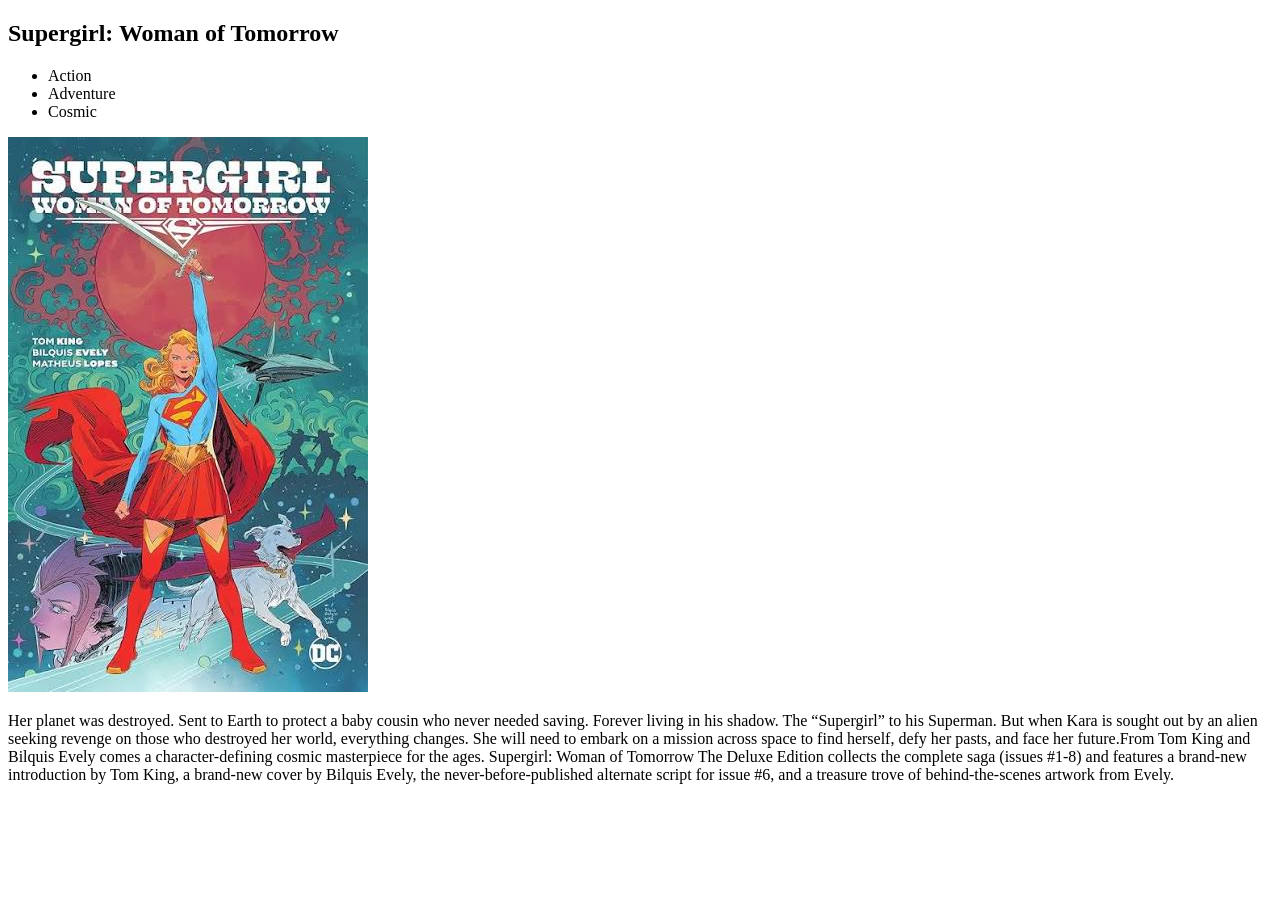
==== book-page.html @ 226d4c15 "Created an HTML for book page and created an assets folder for images" ====
<!DOCTYPE html>
<html lang="en">

<head>
    <meta charset="UTF-8">
    <meta name="viewport" content="width=device-width, initial-scale=1.0">
    <title>Book Page</title>
</head>

<body>
    <section class="bookInfo">
        <header>
            <h1>Supergirl: Woman of Tomorrow</h1>
            <ul>
                <li>Action</li>
                <li>Adventure</li>
                <li>Cosmic</li>
            </ul>
        </header>
        <img src="./assets/supergirl.jpeg" alt="Supergirl Cover">


    </section>




    <section class="bookSummary">
        <div>
            <p> Her planet was destroyed. Sent to Earth to protect a baby cousin who never needed saving. Forever living
                in his shadow. The “Supergirl” to his Superman. But when Kara is sought out by an alien seeking revenge
                on those who destroyed her world, everything changes. She will need to embark on a mission across space
                to find herself, defy her pasts, and face her future.From Tom King and Bilquis Evely comes a
                character-defining cosmic masterpiece for the ages. Supergirl: Woman of Tomorrow The Deluxe Edition
                collects the complete saga (issues #1-8) and features a brand-new introduction by Tom King, a brand-new
                cover by Bilquis Evely, the never-before-published alternate script for issue #6, and a treasure trove
                of behind-the-scenes artwork from Evely.</p>
        </div>
    </section>


    <section class=""></section>
</body>

</html>
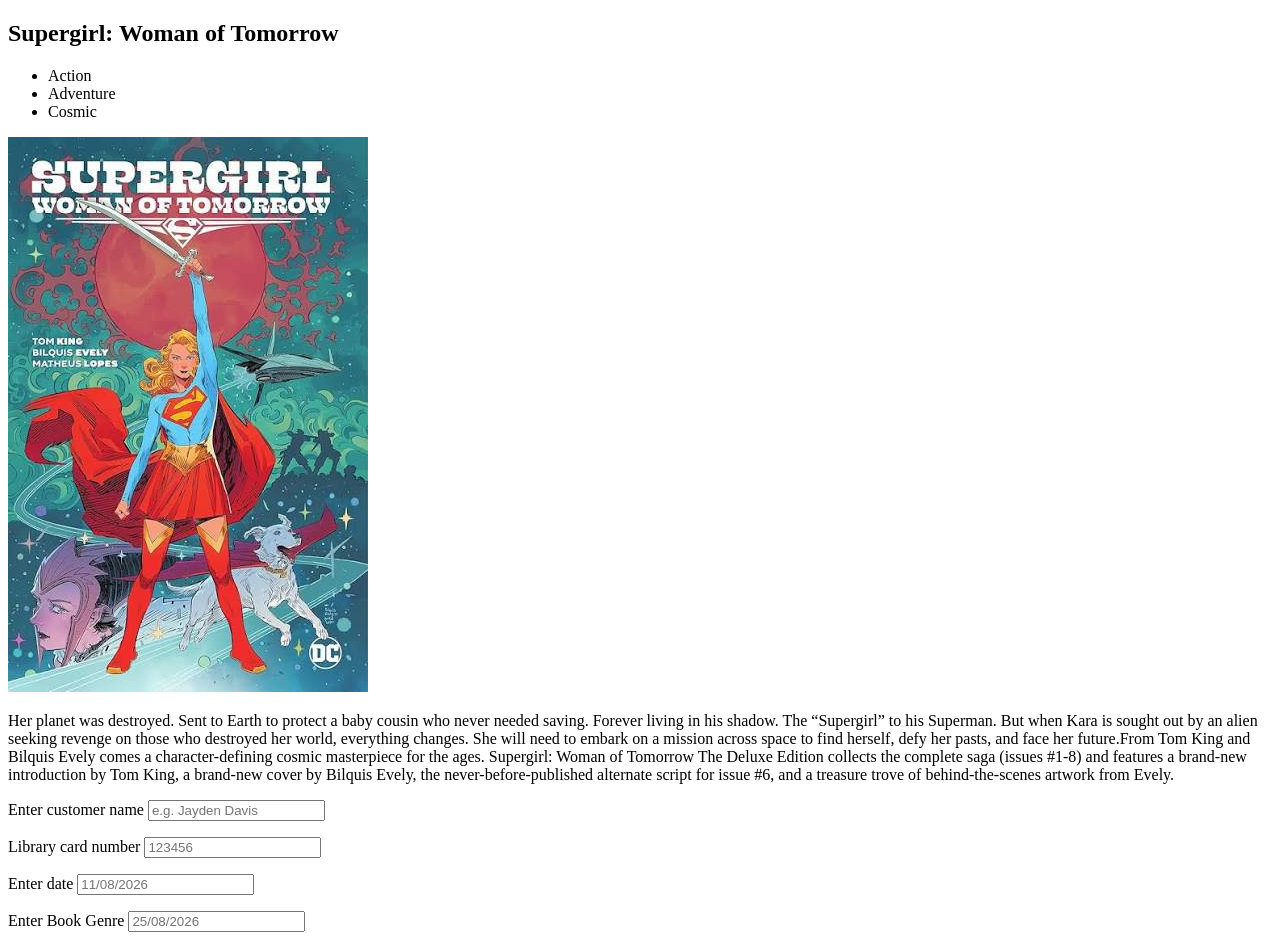
==== commit 8c78ace7: "Created form for book allocation" ====
--- a/book-page.html
+++ b/book-page.html
@@ -39,7 +39,29 @@
     </section>
 
 
-    <section class=""></section>
+    <section class="bookLog">
+        <form>
+
+            <p>
+                <label for="customerName">Enter customer name</label>
+                <input name="name" id="customerName" type="text" placeholder="e.g. Jayden Davis" required>
+            </p>
+
+            <p>
+                <label for="cardNo">Library card number</label>
+                <input name="cardNumber" id="cardNo" type="text" placeholder="123456" required>
+            </p>
+
+            <p>
+                <label for="dateRel">Enter date</label>
+                <input name="date" id="dateRel" type="text" placeholder="11/08/2026" required>
+            </p>
+
+            <p>
+                <label for="dateReturn">Enter Book Genre</label>
+                <input name="date" id="dateReturn" type="text" placeholder="25/08/2026" required>
+            </p>
+    </section>
 </body>
 
 </html>
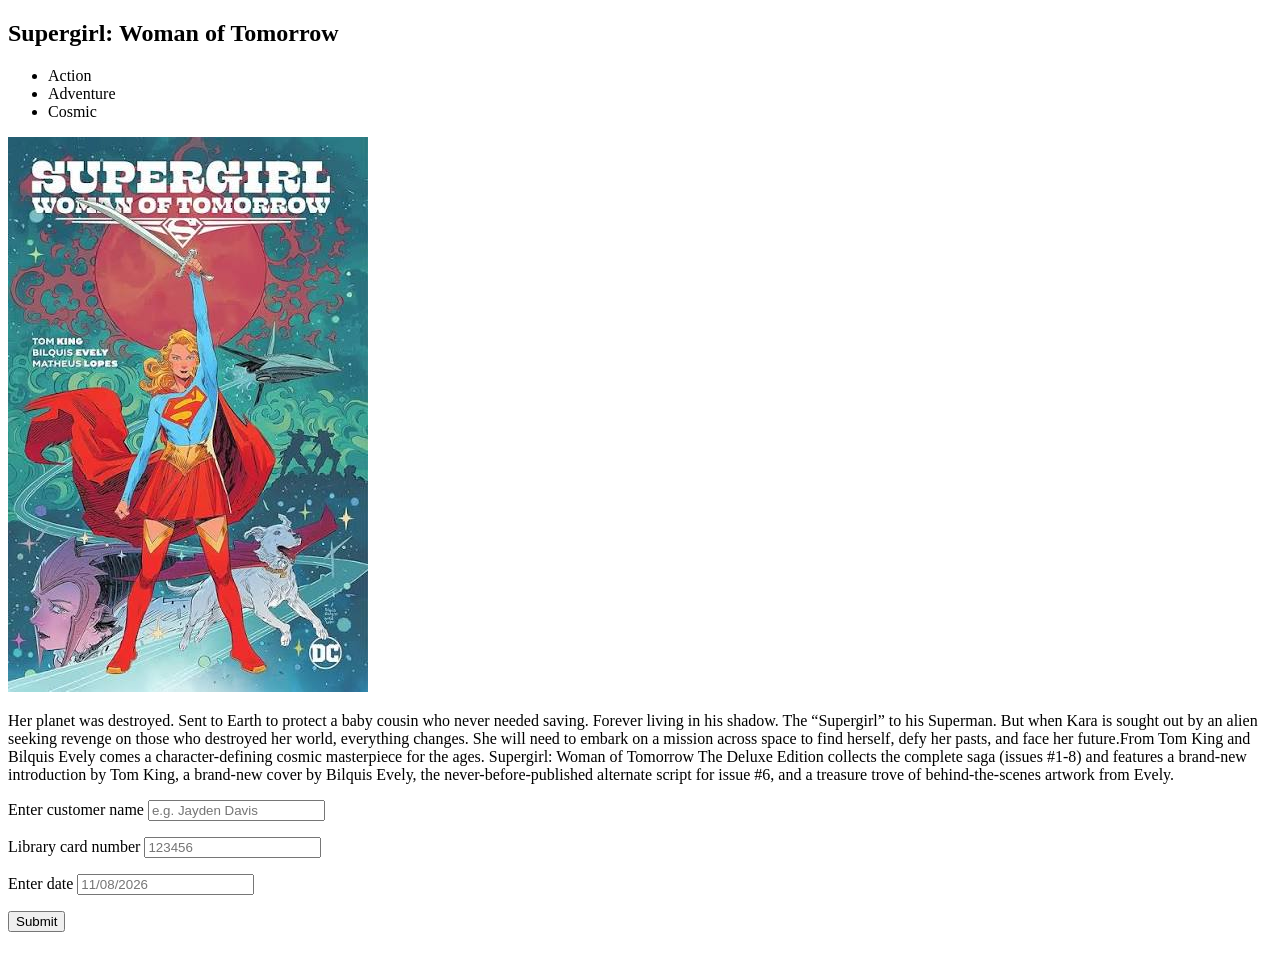
==== commit b7b7bcff: "Finished book allocation form" ====
--- a/book-page.html
+++ b/book-page.html
@@ -4,11 +4,13 @@
 <head>
     <meta charset="UTF-8">
     <meta name="viewport" content="width=device-width, initial-scale=1.0">
+    <link rel="stylesheet" href="./book-page.css">
+    <script defer src="./book-page.js"></script>
     <title>Book Page</title>
 </head>
 
 <body>
-    <section class="bookInfo">
+    <section id="bookInfo">
         <header>
             <h1>Supergirl: Woman of Tomorrow</h1>
             <ul>
@@ -25,7 +27,7 @@
 
 
 
-    <section class="bookSummary">
+    <section id="bookSummary">
         <div>
             <p> Her planet was destroyed. Sent to Earth to protect a baby cousin who never needed saving. Forever living
                 in his shadow. The “Supergirl” to his Superman. But when Kara is sought out by an alien seeking revenge
@@ -39,7 +41,7 @@
     </section>
 
 
-    <section class="bookLog">
+    <section id="bookLog">
         <form>
 
             <p>
@@ -56,11 +58,15 @@
                 <label for="dateRel">Enter date</label>
                 <input name="date" id="dateRel" type="text" placeholder="11/08/2026" required>
             </p>
-
             <p>
-                <label for="dateReturn">Enter Book Genre</label>
-                <input name="date" id="dateReturn" type="text" placeholder="25/08/2026" required>
+                <button id="submitButton" type="submit">
+                    Submit
+                </button>
             </p>
+    </section>
+    <section id="logTableSection">
+        <table id="logTable">
+        </table>
     </section>
 </body>
 
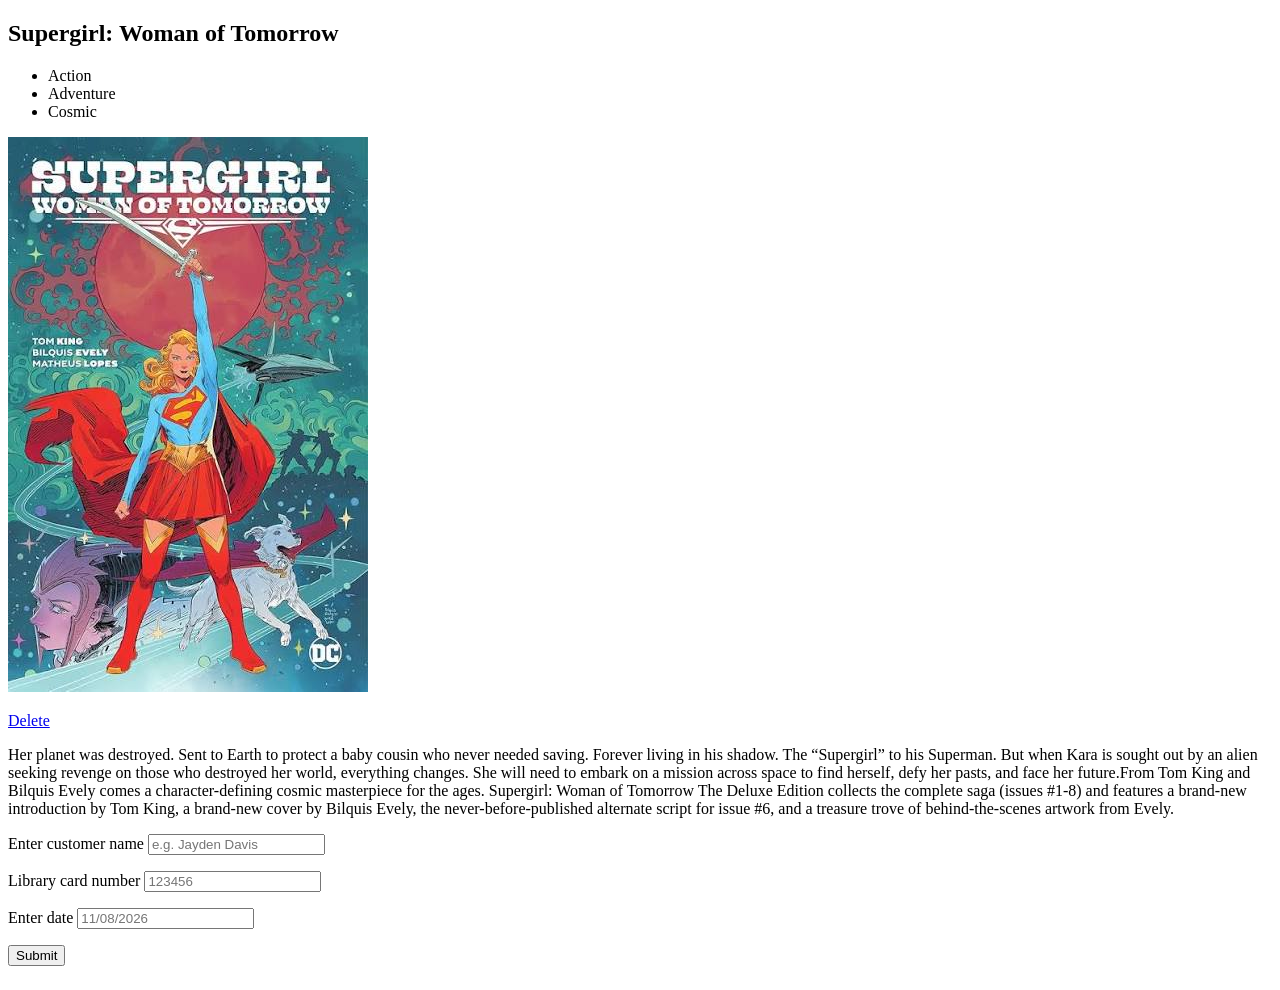
==== commit 634379ce: "created delete button on book page" ====
--- a/book-page.html
+++ b/book-page.html
@@ -20,6 +20,9 @@
             </ul>
         </header>
         <img src="./assets/supergirl.jpeg" alt="Supergirl Cover">
+        <p>
+            <a href="data-table.html">Delete</a>
+        </p>
 
 
     </section>
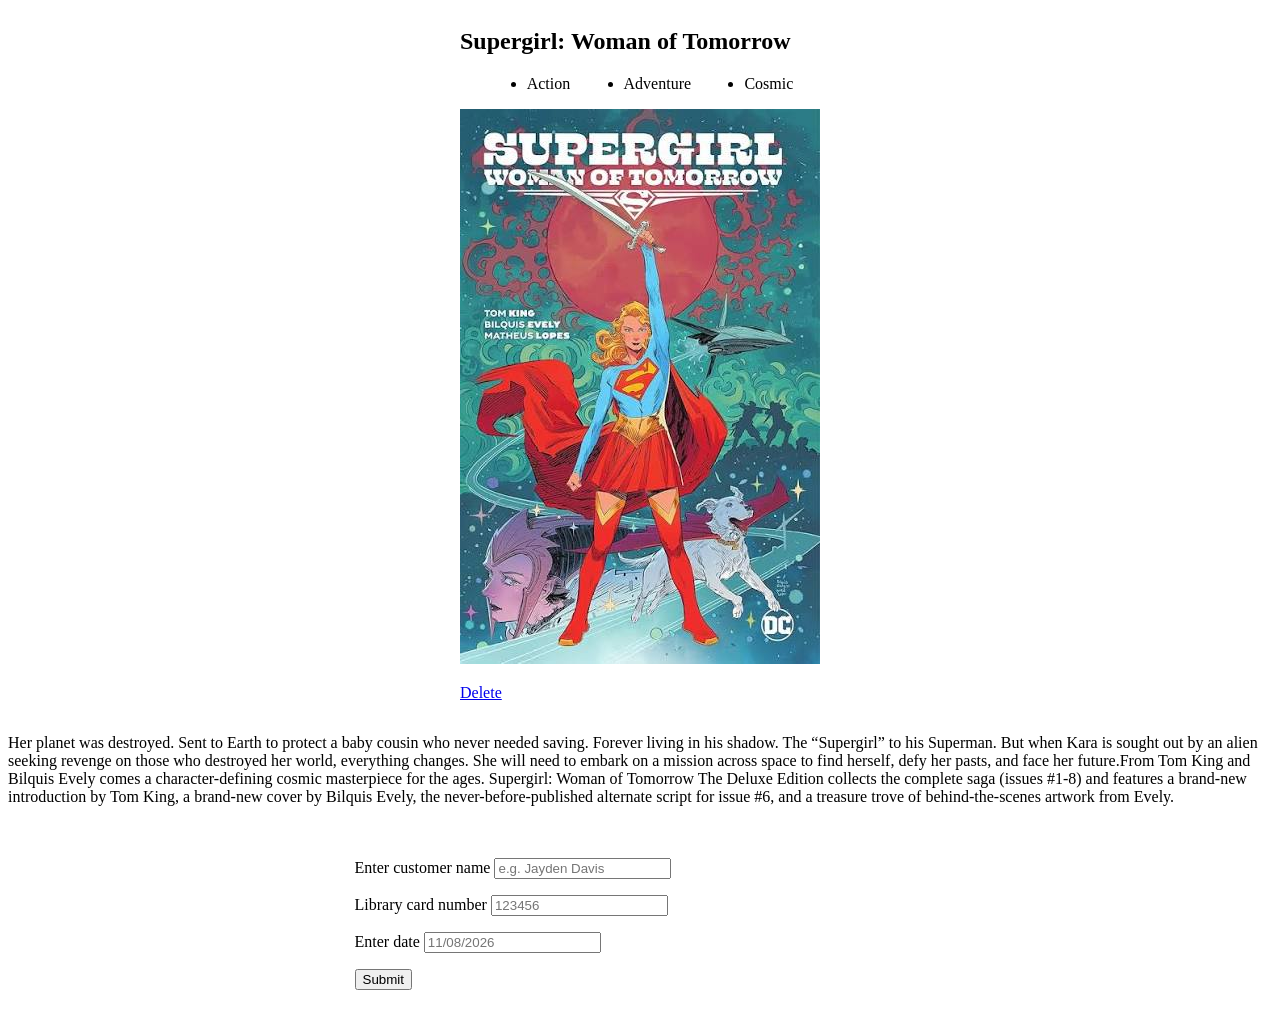
==== commit 13e95db3: "Styled book-page" ====
--- a/book-page.html
+++ b/book-page.html
@@ -66,10 +66,10 @@
                     Submit
                 </button>
             </p>
-    </section>
-    <section id="logTableSection">
-        <table id="logTable">
-        </table>
+            </form>
+
+             <table id="logTable"> </table>
+             
     </section>
 </body>
 
--- a/book-page.css
+++ b/book-page.css
@@ -0,0 +1,22 @@
+body{
+    display: flex;
+    flex-direction: column;
+    align-items: center;
+
+}
+
+ul{
+    display: flex;
+    flex-direction: row;
+    justify-content: space-around;
+}
+
+#bookLog{
+    display: flex;
+    flex-direction: row;
+    margin-top: 20px;
+}
+
+#bookLog table{
+    padding-left: 250px;
+}
